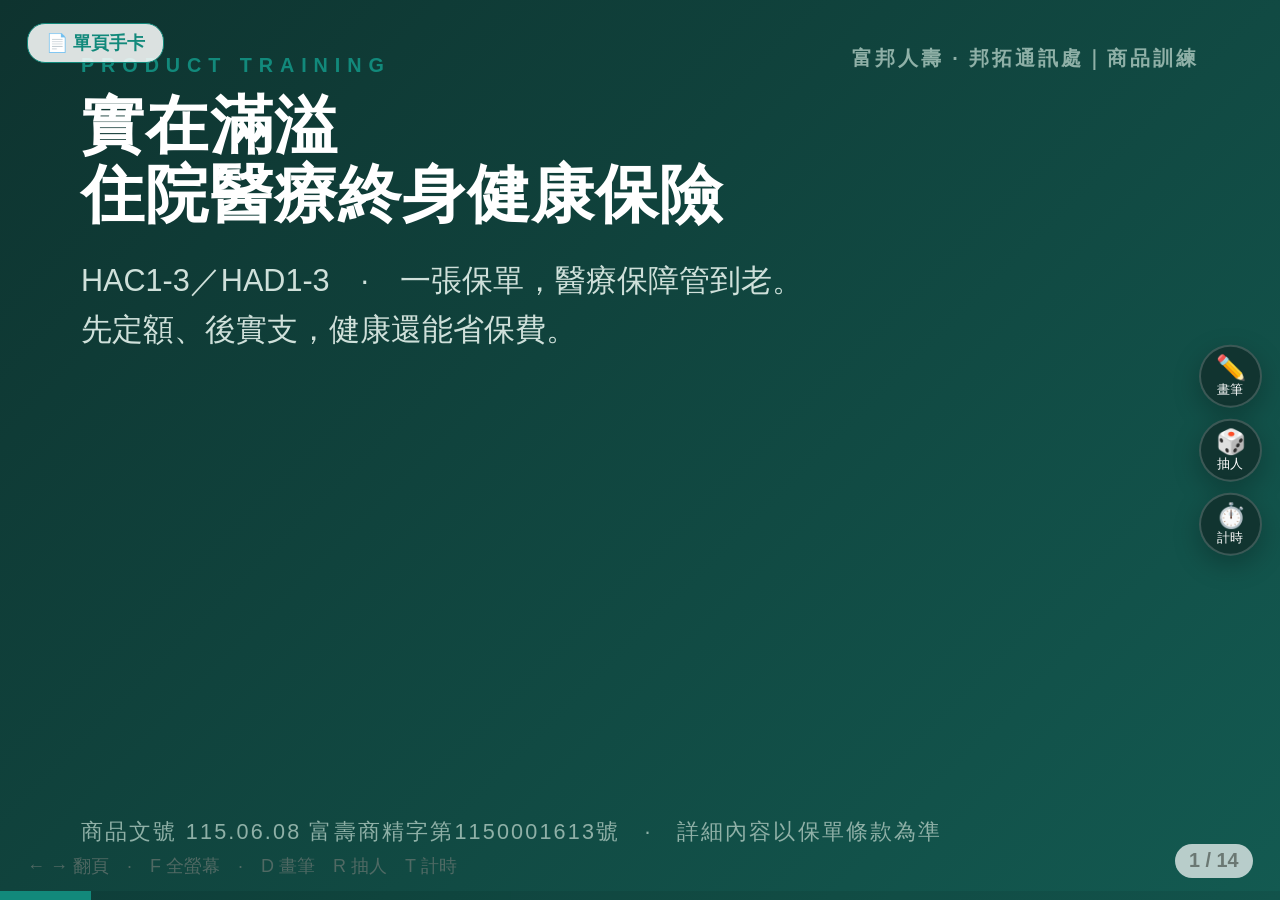
==== tools/hac-manyi/index.html @ b63a9d73 "新增商品訓練：實在滿溢住院醫療終身健康保險 hac-manyi（訓練簡報14頁+商品手卡+PDF，醫療綠，內容依官方DM/商品說明，含合規紅線）" ====
<!DOCTYPE html>
<html lang="zh-Hant">
<head>
<meta charset="UTF-8">
<meta name="viewport" content="width=device-width, initial-scale=1.0">
<title>實在滿溢 住院醫療終身健康保險 — 商品訓練</title>
<link rel="stylesheet" href="../cockpit/cockpit.css">
<!-- 商品訓練：醫療綠，與早會系列（金/藍/橙）區隔 -->
<style>
  :root{ --accent:#12897b; --accent-soft:#cfe9e4; }
  .slide.dark{ background:linear-gradient(135deg,#0e332f 0%,#135a51 100%); }
  /* 給付對照小表 */
  .ptable{width:100%;border-collapse:collapse;margin-top:1vmin;font-size:2.5vmin}
  .ptable th,.ptable td{border:1px solid var(--line);padding:1.4vmin 1.8vmin;text-align:left}
  .ptable th{background:var(--accent);color:#fff;font-weight:700}
  .ptable td b{color:var(--ink)}
  .ptable tr:nth-child(even) td{background:#f4faf8}
</style>
</head>
<body>

<div id="stage">

  <!-- 1 封面 -->
  <section class="slide dark active">
    <div class="brand">富邦人壽 · 邦拓通訊處｜商品訓練</div>
    <div class="kicker">Product Training</div>
    <h1 style="font-size:7vmin">實在滿溢<br>住院醫療終身健康保險</h1>
    <p class="sub">HAC1-3／HAD1-3　·　一張保單，醫療保障管到老。<br>先定額、後實支，健康還能省保費。</p>
    <div class="foot">商品文號 115.06.08 富壽商精字第1150001613號　·　詳細內容以保單條款為準</div>
  </section>

  <!-- 2 為什麼客戶需要 -->
  <section class="slide">
    <div class="brand">實在滿溢</div>
    <div class="kicker">Why</div>
    <h2>客戶的醫療缺口，越老越大</h2>
    <ul class="points">
      <li><b>超高齡社會</b>　國人平均每人每年醫療支出已達 <b>80,719 元</b>且持續攀升（衛福部 113 年）。</li>
      <li><b>老了花更多</b>　60 歲以上每次住院平均醫療支出 <b>83,051 元</b>，遠高於青壯族群。</li>
      <li><b>自費醫材貴</b>　人工膝關節約 20~30 萬、心臟支架約 4~15 萬、質子/重粒子放療約 60~150 萬。</li>
      <li><b>健保只保基本</b>　想要好的醫療品質，自費缺口要靠商業保險轉嫁。</li>
    </ul>
    <p class="lead" style="font-size:2.4vmin;color:var(--muted);margin-top:1vmin">資料來源：衛福部/健保署/富邦人壽整理，僅供參考，實際依各醫院公告為準。</p>
  </section>

  <!-- 3 一句話認識 -->
  <section class="slide">
    <div class="brand">實在滿溢</div>
    <div class="kicker">Positioning</div>
    <h2>一句話認識這張保單</h2>
    <p class="big">一張<b style="color:var(--accent)">終身醫療險</b>，用「<b style="color:var(--accent)">醫療雙帳戶</b>」把人生分成兩段：<br>年輕到中壯年<b>先定額給付</b>，高齡後<b>啟動實支實付</b>——<br>剛好貼合「老年醫療費才是高峰」的真實需求。</p>
    <div class="quote" style="font-size:3vmin">
      而且健康就有回饋：打疫苗、做健檢，續期保費還能省。
      <span class="who">— 保障 + 外溢，一次到位</span>
    </div>
  </section>

  <!-- 4 四大特色 -->
  <section class="slide">
    <div class="brand">實在滿溢</div>
    <div class="kicker">4 Features</div>
    <h2>官方四大特色</h2>
    <div class="grid2">
      <div class="box tick"><div class="h">① 醫療雙帳戶</div><div class="t">保障終身；啟動日<b>前、後各有獨立總額上限</b>，分別最高達 <b>750 萬</b>（計劃3）。</div></div>
      <div class="box tick"><div class="h">② 保障分齡 · 先定額後實支</div><div class="t">啟動日前住院、醫材補助、住院/門診手術都有賠；啟動日(含)後轉<b>實支實付</b>。</div></div>
      <div class="box tick"><div class="h">③ 二種啟動日</div><div class="t">保險年齡 <b>75 歲/80 歲</b>兩種，保障至 <b>95/100 歲</b>，依需求靈活選。</div></div>
      <div class="box tick"><div class="h">④ 身故/祝壽保障</div><div class="t">擁有壽險保障；身故或活到 95/100 歲仍生存，給付<b>當年度保險金額</b>。</div></div>
    </div>
  </section>

  <!-- 5 雙階段結構 -->
  <section class="slide">
    <div class="brand">實在滿溢</div>
    <div class="kicker">Structure</div>
    <h2>核心：實支實付「啟動日」把保障分兩段</h2>
    <div class="cycle">
      <div class="node" style="min-width:30vmin">啟動日前（定額型）<br><span style="font-size:2.2vmin;color:var(--muted)">住院/醫材/手術 定額給付</span></div>
      <div class="arrow">→</div>
      <div class="node" style="background:var(--accent);color:#fff;min-width:24vmin">啟動日<br><span style="font-size:2.2vmin">75 或 80 歲</span></div>
      <div class="arrow">→</div>
      <div class="node" style="min-width:30vmin">啟動日後（實支型）<br><span style="font-size:2.2vmin;color:var(--muted)">日額 或 實支實付 二擇一</span></div>
    </div>
    <p class="lead" style="margin-top:3.5vmin;text-align:center;max-width:100%;font-size:3vmin">
      年輕時定額、簡單好理賠；老年時實支、貼合高額自費——<b style="color:var(--accent)">兩個帳戶、各有總額</b>。
    </p>
  </section>

  <!-- 6 啟動前給付 -->
  <section class="slide">
    <div class="brand">Phase 1</div>
    <div class="kicker">啟動日前 · 定額給付</div>
    <h2>啟動日前：五項定額給付（以計劃2）</h2>
    <table class="ptable">
      <tr><th>給付項目</th><th>金額（計劃2）</th><th>重點</th></tr>
      <tr><td><b>住院關懷保險金</b></td><td>10,000 / 次</td><td>同次住院滿 5 日(含)以上</td></tr>
      <tr><td><b>醫材補助保險金</b></td><td>10,000 / 次</td><td>8 大高階醫材，最多 <b>10 次</b></td></tr>
      <tr><td><b>住院手術醫療金</b></td><td>4,000 / 次</td><td>同次住院給付 1 次</td></tr>
      <tr><td><b>門診手術醫療金</b></td><td>1,000 / 次</td><td>同一日給付 1 次</td></tr>
      <tr><td><b>住院前後門診金</b></td><td>500 / 次</td><td>住院前後 2 週內門診</td></tr>
    </table>
    <p class="lead" style="font-size:2.4vmin;color:var(--muted);margin-top:1vmin">醫材補助 8 項：人工水晶體、人工膝/髖關節、心臟支架、心律調節器、心臟瓣膜置換、腦室腹腔分流、心室輔助裝置。各項醫療金總限額 500 萬（計劃2）。</p>
  </section>

  <!-- 7 啟動後給付 -->
  <section class="slide">
    <div class="brand">Phase 2</div>
    <div class="kicker">啟動日後 · 實支實付</div>
    <h2>啟動日後：日額 或 實支，二擇優</h2>
    <ul class="points">
      <li><b>住院醫療日額</b>　2,000 元/日（計劃2）——住院就按日給付。</li>
      <li><b>每日病房費用（實支）</b>　一般病房最高 2,000/日；加護/燒燙傷病房加倍最高 4,000/日（最多 7 日）。</li>
      <li><b>住院醫療暨手術費用（實支）</b>　最高 <b>20 萬/次</b>（計劃2）——轉嫁自費醫材、手術的關鍵。</li>
      <li><b>門診手術醫療費用（實支）</b>　最高 3 萬/次。</li>
    </ul>
    <p class="lead" style="font-size:2.4vmin;color:var(--muted);margin-top:.5vmin">日額型與實支型「二擇優」給付；非健保身分者按約定金額 75% 給付。總限額 500 萬（計劃2）。</p>
  </section>

  <!-- 8 外溢 -->
  <section class="slide">
    <div class="brand">實在滿溢</div>
    <div class="kicker">Vitality · 外溢</div>
    <h2>亮點：健康管理，越健康越省</h2>
    <div class="grid2">
      <div class="box"><div class="h">💉 指定疫苗接種</div><div class="t">11 種指定疫苗任一項，附證明 → 次年續期保費折 <b>1%</b>。</div></div>
      <div class="box"><div class="h">🩺 健康檢查報告</div><div class="t">含身高體重、血壓、血糖、血脂的健檢報告 → 次年續期保費折 <b>1%</b>。</div></div>
    </div>
    <div class="quote" style="font-size:2.8vmin;margin-top:2vmin">
      ⚠️ 正確口徑：<b>健康管理折扣「疫苗＋健檢」合計上限 1%</b>；<br>再加<b>繳費方式</b>（轉帳/信用卡）1%，續期<b style="color:var(--accent)">最多省 2%</b>。
      <span class="who">— 別說成健康折扣 2%，要講清楚兩個 1% 的來源</span>
    </div>
  </section>

  <!-- 9 賣給誰 -->
  <section class="slide">
    <div class="brand">實在滿溢</div>
    <div class="kicker">Target</div>
    <h2>這張保單，賣給誰？</h2>
    <ul class="points">
      <li><b>怕老年醫療費的人</b>　想要一張「管到 95/100 歲」的終身醫療，不怕高齡沒保障。</li>
      <li><b>重視自費醫材品質</b>　在意人工關節、心臟支架、達文西等自費項目要有著落。</li>
      <li><b>注重健康管理的人</b>　本來就固定健檢、打疫苗 → 剛好賺折扣，訴求最有感。</li>
      <li><b>想簡化保單的人</b>　用一張主約涵蓋人生兩階段醫療需求。</li>
    </ul>
    <p class="lead" style="font-size:2.6vmin;color:var(--ink2);margin-top:1vmin">👉 訓練當場：請夥伴各寫下「我手上 3 個最適合的人」。</p>
  </section>

  <!-- 10 FAB 話術 -->
  <section class="slide">
    <div class="brand">實在滿溢</div>
    <div class="kicker">FAB · 話術</div>
    <h2>怎麼開口：特色 → 好處 → 一句話</h2>
    <div class="three-q">
      <div class="q"><span>雙</span><div><b>醫療雙帳戶</b> →「年輕保障、老了也保障，一張管到老」→「這張最特別的是<b>老年才最需要的實支實付，它幫你留到最後</b>。」</div></div>
      <div class="q"><span>材</span><div><b>醫材補助</b> →「開刀用好一點的自費醫材有補助」→「像換人工關節、放心臟支架，<b>它先給你一筆</b>，你不用那麼省。」</div></div>
      <div class="q"><span>溢</span><div><b>健康外溢</b> →「你本來就會健檢，剛好省保費」→「你顧好健康，<b>公司每年回饋你保費折扣</b>，等於健康有價。」</div></div>
    </div>
  </section>

  <!-- 11 拒絕處理 -->
  <section class="slide">
    <div class="brand">實在滿溢</div>
    <div class="kicker">Objections</div>
    <h2>常見問題，這樣接</h2>
    <ul class="points">
      <li><b>「我已經有醫療險了」</b>　→「很好，這張補的是<b>老年實支＋自費醫材</b>，剛好檢視你現有的有沒有這塊缺口。」</li>
      <li><b>「保費不便宜」</b>　→「它是<b>終身保障</b>，而且健康管理＋繳費方式最多能省 2%；我們可從計劃1/2/3 挑適合的額度。」</li>
      <li><b>「用不到怎麼辦」</b>　→「有身故金與祝壽金，<b>活到 95/100 歲還生存也領當年度保險金額</b>，不是有病才有價值。」</li>
    </ul>
  </section>

  <!-- 12 投保規則 -->
  <section class="slide">
    <div class="brand">實在滿溢</div>
    <div class="kicker">Rules</div>
    <h2>投保規則重點（報件前必記）</h2>
    <ul class="points">
      <li><b>計劃別</b>　計劃 1/2/3（總限額 250/500/750 萬），<b>三擇一、限投保 1 單位</b>。</li>
      <li><b>兩系列</b>　<b>HAC＝75 歲啟動、95 歲屆滿</b>；<b>HAD＝80 歲啟動、100 歲屆滿</b>。</li>
      <li><b>繳費年期</b>　10／20／30 年期；投保年齡依繳期不同（HAC 20 年期 0~50 歲、HAD 20 年期 0~55 歲）。</li>
      <li><b>無解約金</b>　費率已考慮脫退率，本商品<b>無解約金</b>；投保範例 40 歲男 HAC2 計劃2 年繳約 76,130 元。</li>
    </ul>
  </section>

  <!-- 13 合規紅線 -->
  <section class="slide">
    <div class="brand">實在滿溢</div>
    <div class="kicker">Compliance</div>
    <h2>合規紅線（一定要講）</h2>
    <div class="grid2">
      <div class="box cross"><div class="h">✕ 不能這樣</div><div class="t">誇大保障、保證獲利、把「最高」講成「一定領到」、略過除外與限制。</div></div>
      <div class="box tick"><div class="h">✓ 必做</div><div class="t">提供<b>不低於 3 日審閱期</b>、據實說明承保範圍與除外、以<b>保單條款</b>為準。</div></div>
    </div>
    <ul class="points" style="margin-top:1vmin">
      <li>不分紅保單、無紅利；<b>身故給付在特定條件下可能小於年繳保險費總和</b>，須提醒。</li>
      <li>無解約金；解約或不繼續繳費可能不利客戶。附加費用率 12.38%~35.72%。</li>
    </ul>
  </section>

  <!-- 14 行動 + 結語 -->
  <section class="slide dark">
    <div class="brand">富邦人壽 · 邦拓通訊處</div>
    <div class="kicker">Take Action</div>
    <h1 style="font-size:6vmin">先定額、後實支，<br>健康還能省。</h1>
    <p class="sub">今日行動：① 寫下 3 位最適合的客戶　② 練熟一句雙帳戶開口<br>③ 本週約訪 1 位做保單檢視、找出老年實支缺口</p>
    <div class="foot">商品訓練 · 實在滿溢 · 完　｜　詳細內容與限制以保單條款及富邦人壽核保作業為準</div>
  </section>

</div>

<script>
  window.COCKPIT_CONFIG = { seatMin:1, seatMax:30, timerDefault:3, handout:'handout.html' };
</script>
<script src="../cockpit/cockpit.js"></script>
</body>
</html>
---- tools/cockpit/cockpit.css ----
/* ============================================================
   早會駕駛艙　共用樣式 cockpit.css
   給所有早會專題投影片使用。搭配 cockpit.js。
   用法見同資料夾 README.md。
   ============================================================ */

:root{
  --ink:#12312e;        /* 深墨綠（主色，可覆寫） */
  --ink2:#28514c;
  --paper:#f6f4ee;      /* 暖白背景 */
  --card:#ffffff;
  --accent:#c8862a;     /* 琥珀金（強調色，可覆寫） */
  --accent-soft:#f0e2c6;
  --line:#dcd7cc;
  --muted:#6b7873;
  --good:#2f7d68;
}
*{box-sizing:border-box;margin:0;padding:0}
html,body{height:100%}
body{
  font-family:"Noto Sans TC","PingFang TC","Microsoft JhengHei",sans-serif;
  background:var(--ink);color:var(--ink);overflow:hidden;-webkit-font-smoothing:antialiased;
}
#stage{position:fixed;inset:0;display:flex;align-items:center;justify-content:center;}
.slide{
  position:absolute;inset:0;display:none;flex-direction:column;
  padding:6vmin 9vmin 8vmin;background:var(--paper);opacity:0;transition:opacity .35s ease;
}
.slide.active{display:flex;opacity:1;animation:fade .4s ease}
@keyframes fade{from{opacity:0;transform:translateY(10px)}to{opacity:1;transform:none}}

/* ---- 文字元件 ---- */
.kicker{font-size:2.2vmin;letter-spacing:.35em;color:var(--accent);font-weight:700;margin-bottom:1.5vmin;text-transform:uppercase;}
h1{font-size:8vmin;line-height:1.1;color:var(--ink);font-weight:900;letter-spacing:.02em}
h2{font-size:5.2vmin;line-height:1.15;color:var(--ink);font-weight:800;margin-bottom:3vmin;position:relative;padding-bottom:2vmin}
h2::after{content:"";position:absolute;left:0;bottom:0;width:12vmin;height:.7vmin;background:var(--accent);border-radius:2px}
p.lead{font-size:3.4vmin;color:var(--ink2);line-height:1.7;max-width:80%}
.big{font-size:4.2vmin;line-height:1.6;color:var(--ink2);font-weight:600}

/* ---- 條列 ---- */
ul.points{list-style:none;margin-top:1vmin}
ul.points li{font-size:3.3vmin;line-height:1.55;color:var(--ink2);padding:2vmin 0 2vmin 5vmin;position:relative;border-bottom:1px dashed var(--line);}
ul.points li::before{content:"";position:absolute;left:.5vmin;top:2.9vmin;width:2.2vmin;height:2.2vmin;border-radius:50%;background:var(--accent-soft);border:.5vmin solid var(--accent);}
ul.points li b{color:var(--ink)}

/* ---- 步驟卡 ---- */
.steps{display:flex;gap:3vmin;margin-top:2vmin}
.step{flex:1;background:var(--card);border-radius:2vmin;padding:3.5vmin 3vmin;border:1px solid var(--line);box-shadow:0 2vmin 4vmin rgba(18,49,46,.06);display:flex;flex-direction:column;gap:1.5vmin;}
.step .num{font-size:2.4vmin;font-weight:800;color:#fff;background:var(--ink2);width:5vmin;height:5vmin;border-radius:50%;display:flex;align-items:center;justify-content:center;}
.step.focus{border:2px solid var(--accent);background:#fffdf7}
.step.focus .num{background:var(--accent)}
.step h3{font-size:3.2vmin;color:var(--ink);font-weight:800}
.step p{font-size:2.5vmin;color:var(--muted);line-height:1.5}
.step .tag{font-size:2vmin;color:var(--accent);font-weight:700;letter-spacing:.1em}

/* ---- 引言塊 ---- */
.quote{background:var(--card);border-left:1vmin solid var(--accent);padding:4vmin 5vmin;border-radius:0 2vmin 2vmin 0;margin-top:2vmin;font-size:3.6vmin;line-height:1.7;color:var(--ink2);font-weight:600;box-shadow:0 2vmin 4vmin rgba(18,49,46,.06);max-width:88%;}
.quote .who{display:block;font-size:2.4vmin;color:var(--accent);margin-top:2vmin;font-weight:700}

/* ---- 對比兩欄 ---- */
.grid2{display:grid;grid-template-columns:1fr 1fr;gap:3vmin;margin-top:1vmin}
.box{background:var(--card);border:1px solid var(--line);border-radius:1.6vmin;padding:3vmin 3.2vmin}
.box .h{font-size:2.6vmin;font-weight:800;color:var(--accent);letter-spacing:.05em;margin-bottom:1.5vmin}
.box .t{font-size:3vmin;color:var(--ink2);line-height:1.55}
.box.cross{border-color:#e6cfcf;background:#fdf6f6}
.box.cross .h{color:#b06a6a}
.box.tick{border-color:#cfe6dc;background:#f5fbf8}
.box.tick .h{color:var(--good)}

/* ---- 編號問句 ---- */
.three-q{display:flex;flex-direction:column;gap:2.4vmin;margin-top:1vmin}
.three-q .q{background:var(--card);border:1px solid var(--line);border-radius:1.4vmin;padding:2.8vmin 3.2vmin;font-size:3.1vmin;color:var(--ink2);line-height:1.5;display:flex;gap:2.5vmin;align-items:center;}
.three-q .q span{flex:none;font-size:2.6vmin;font-weight:800;color:var(--accent);border:2px solid var(--accent);border-radius:50%;width:6vmin;height:6vmin;display:flex;align-items:center;justify-content:center;}
.three-q .q b{color:var(--ink)}

/* ---- 深色行動框 ---- */
.action{background:var(--ink);color:var(--paper);border-radius:2vmin;padding:4vmin;margin-top:2vmin;max-width:88%}
.action .h{font-size:2.6vmin;letter-spacing:.3em;color:var(--accent);font-weight:800;margin-bottom:2vmin}
.action ul{list-style:none}
.action li{font-size:3.4vmin;padding:1.6vmin 0;line-height:1.5;border-bottom:1px solid rgba(255,255,255,.12)}
.action li:last-child{border:none}
.action li b{color:#fff}

/* ---- 深色投影片（封面/結語） ---- */
.slide.dark{background:linear-gradient(135deg,#12312e 0%,#1c463f 100%);color:var(--paper)}
.slide.dark h1{color:#fff}
.slide.dark .kicker{color:var(--accent)}
.slide.dark .sub{font-size:3.4vmin;color:#cfe0da;margin-top:3vmin;line-height:1.6}
.slide.dark .foot{position:absolute;bottom:6vmin;left:9vmin;font-size:2.4vmin;color:#8fb0a7;letter-spacing:.1em}
.slide.dark .big{color:#eaf3ef}

/* ---- 循環圖 ---- */
.cycle{display:flex;align-items:center;justify-content:center;gap:2.5vmin;margin-top:3vmin;flex-wrap:wrap}
.cycle .node{background:var(--card);border:2px solid var(--accent);border-radius:1.4vmin;padding:2.4vmin 2.8vmin;font-size:2.8vmin;font-weight:700;color:var(--ink);text-align:center;min-width:22vmin}
.cycle .arrow{font-size:4vmin;color:var(--accent);font-weight:900}

/* ---- HUD ---- */
#hud{position:fixed;bottom:0;left:0;right:0;height:1vmin;background:rgba(0,0,0,.08);z-index:20}
#bar{height:100%;background:var(--accent);width:0;transition:width .3s ease}
#counter{position:fixed;bottom:2.5vmin;right:3vmin;font-size:2.2vmin;color:var(--muted);z-index:20;font-weight:700;background:rgba(255,255,255,.7);padding:.6vmin 1.6vmin;border-radius:2vmin}
#hint{position:fixed;bottom:2.5vmin;left:3vmin;font-size:2vmin;color:var(--muted);z-index:20;opacity:.7}
.brand{position:absolute;top:5vmin;right:9vmin;font-size:2.2vmin;color:var(--muted);letter-spacing:.15em;font-weight:700}
.slide.dark .brand{color:#8fb0a7}
a.handout{position:fixed;top:2.5vmin;left:3vmin;z-index:30;font-size:2vmin;color:var(--accent);text-decoration:none;background:rgba(255,255,255,.85);padding:.8vmin 2vmin;border-radius:2vmin;font-weight:700;border:1px solid var(--accent)}

/* ============ 駕駛艙工具（由 cockpit.js 注入） ============ */
#cockpit{position:fixed;right:2vmin;top:50%;transform:translateY(-50%);z-index:40;display:flex;flex-direction:column;gap:1.2vmin;align-items:center}
.tool{width:7vmin;height:7vmin;max-width:66px;max-height:66px;border-radius:50%;background:rgba(18,49,46,.9);color:#fff;border:2px solid rgba(255,255,255,.18);display:flex;flex-direction:column;align-items:center;justify-content:center;cursor:pointer;font-size:2.7vmin;box-shadow:0 1vmin 3vmin rgba(0,0,0,.25);transition:transform .15s,background .15s;line-height:1;user-select:none}
.tool:hover{transform:scale(1.08);background:var(--accent)}
.tool.on{background:var(--accent);border-color:#fff}
.tool small{font-size:1.4vmin;margin-top:.4vmin;letter-spacing:.05em}
@media(max-width:820px){.tool{width:54px;height:54px;font-size:20px}.tool small{font-size:9px}}

#palette{position:fixed;right:11.5vmin;top:50%;transform:translateY(-50%);z-index:40;display:none;flex-direction:column;gap:1vmin;background:rgba(18,49,46,.94);padding:1.4vmin;border-radius:3vmin;box-shadow:0 1vmin 3vmin rgba(0,0,0,.3)}
#palette.show{display:flex}
.swatch{width:5vmin;height:5vmin;max-width:46px;max-height:46px;border-radius:50%;cursor:pointer;border:3px solid transparent;box-sizing:border-box}
.swatch.sel{border-color:#fff;transform:scale(1.05)}
.pbtn{width:5vmin;height:5vmin;max-width:46px;max-height:46px;border-radius:50%;background:rgba(255,255,255,.14);color:#fff;border:none;cursor:pointer;font-size:2.4vmin}
.pbtn.on{background:var(--accent)}

#board{position:fixed;inset:0;z-index:35;pointer-events:none;touch-action:none}
#board.draw{pointer-events:auto;cursor:crosshair}

.modal{position:fixed;inset:0;z-index:50;display:none;align-items:center;justify-content:center;background:rgba(10,26,24,.55)}
.modal.show{display:flex}
.panel{background:var(--card);border-radius:3vmin;padding:5vmin 6vmin;text-align:center;box-shadow:0 3vmin 8vmin rgba(0,0,0,.35);min-width:46vmin;position:relative}
.panel .x{position:absolute;top:2vmin;right:3vmin;font-size:3.6vmin;color:var(--muted);cursor:pointer;line-height:1}
.panel h3{font-size:3.4vmin;color:var(--ink);margin-bottom:3vmin;font-weight:800}
.pickface{font-size:22vmin;font-weight:900;color:var(--accent);line-height:1;margin:1vmin 0;font-variant-numeric:tabular-nums}
.rangebar{display:flex;gap:1.5vmin;align-items:center;justify-content:center;font-size:2.6vmin;color:var(--ink2);margin-bottom:1vmin}
.rangebar input{width:12vmin;font-size:3vmin;padding:1vmin;text-align:center;border:2px solid var(--line);border-radius:1.4vmin}
.btnrow{display:flex;gap:1.6vmin;justify-content:center;margin-top:2vmin;flex-wrap:wrap}
.bigbtn{background:var(--accent);color:#fff;border:none;padding:1.8vmin 4vmin;border-radius:1.6vmin;font-size:3vmin;font-weight:800;cursor:pointer}
.bigbtn.ghost{background:transparent;color:var(--ink2);border:2px solid var(--line)}
.timeface{font-size:20vmin;font-weight:900;color:var(--ink);line-height:1;font-variant-numeric:tabular-nums;margin:1vmin 0}
.timeface.warn{color:#e5484d;animation:blink .6s steps(2) infinite}
@keyframes blink{50%{opacity:.25}}
.presets{display:flex;gap:1.2vmin;justify-content:center;margin-bottom:2vmin;flex-wrap:wrap}
.preset{background:var(--accent-soft);color:var(--ink);border:none;padding:1.2vmin 2.6vmin;border-radius:1.4vmin;font-size:2.4vmin;font-weight:700;cursor:pointer}
.chk{font-size:2.3vmin;color:var(--muted);margin-top:1.5vmin;display:flex;gap:.8vmin;align-items:center;justify-content:center}

/* ---- 窄螢幕 ---- */
@media (max-width:820px){
  .steps{flex-direction:column}
  .grid2{grid-template-columns:1fr}
  p.lead{max-width:100%}
  .cycle{flex-direction:column}
  .cycle .arrow{transform:rotate(90deg)}
}
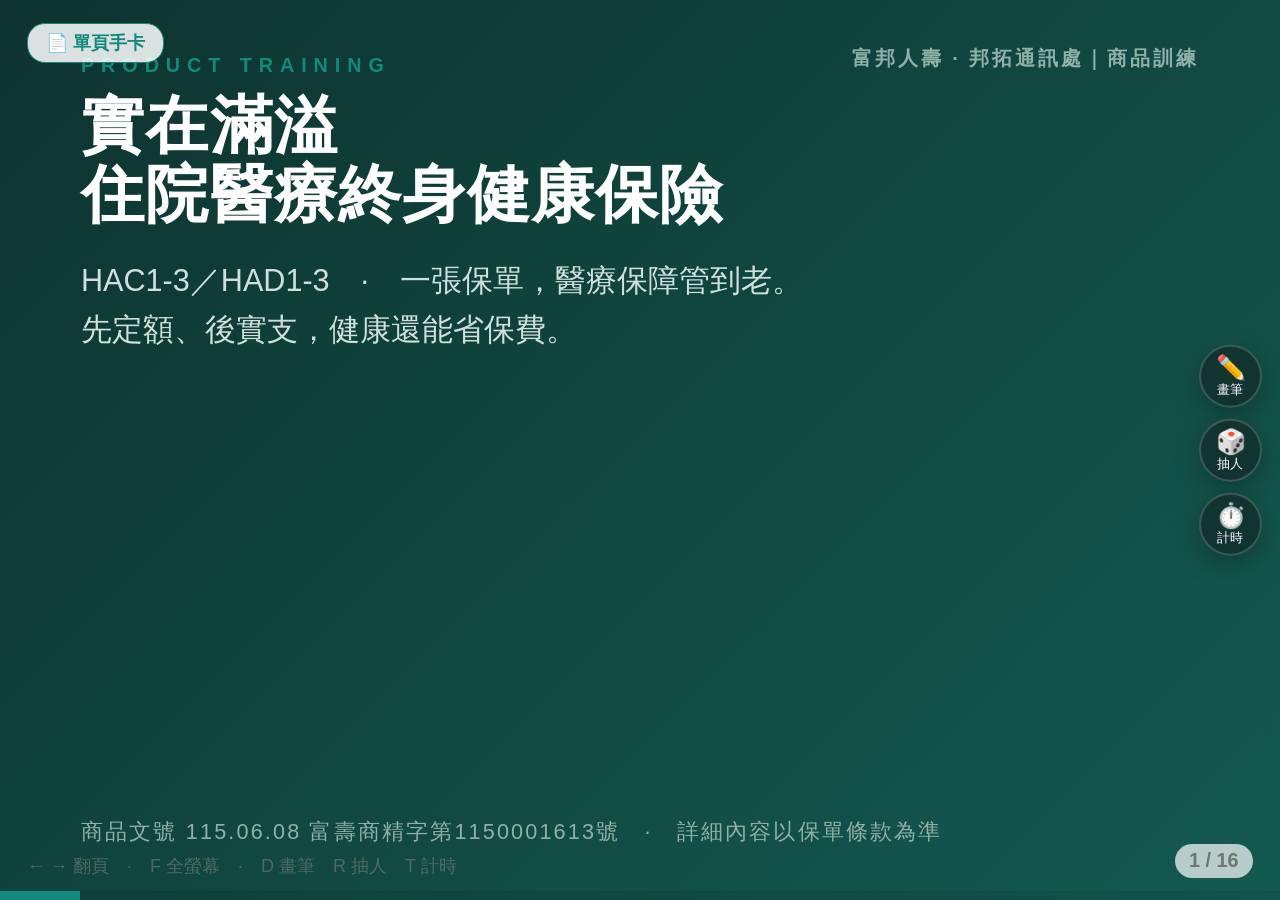
==== commit 548c67d6: "實在滿溢商品訓練加入銷售邏輯：醫療預備金 T字帳（自己存 vs 保險）＋三大關鍵利益（保費有去有回/實支接棒終身/單位額度），簡報+2頁、手卡+銷售邏輯區塊" ====
--- a/tools/hac-manyi/index.html
+++ b/tools/hac-manyi/index.html
@@ -145,6 +145,36 @@
     <p class="lead" style="font-size:2.6vmin;color:var(--ink2);margin-top:1vmin">👉 訓練當場：請夥伴各寫下「我手上 3 個最適合的人」。</p>
   </section>
 
+  <!-- 9b 銷售邏輯 · T字帳 -->
+  <section class="slide">
+    <div class="brand">銷售邏輯</div>
+    <div class="kicker">The Concept · 醫療預備金</div>
+    <h2>自己存兩三百萬，還是用保險占位？</h2>
+    <table class="ptable">
+      <tr><th>自己準備醫療預備金</th><th>透過 HAC／HAD 準備</th></tr>
+      <tr><td>要先放兩三百萬現金在帳戶</td><td><b>不用一次拿出兩三百萬</b></td></tr>
+      <tr><td>錢不能亂動；拿去投資/買房/周轉，風險來時可能就不在了</td><td>用保費建立<b>醫療保障額度</b></td></tr>
+      <tr><td>沒生病錢還在，但也可能被別的用途花掉</td><td>沒用到，<b>保費有去有回</b>（身故／祝壽）</td></tr>
+      <tr><td>高額自費靠自己的現金扛</td><td>真的用到，<b>啟動保障額度</b>承接自費風險</td></tr>
+      <tr><td>心理壓力：我要自己存滿</td><td>心理壓力：我先把風險轉嫁出去</td></tr>
+    </table>
+    <div class="quote" style="font-size:2.7vmin;margin-top:1.5vmin;max-width:100%">
+      「這不是單純買保險，而是用<b style="color:var(--accent)">比較少的準備金</b>，先把未來兩三百萬的<b>醫療風險位置占好</b>。」
+    </div>
+  </section>
+
+  <!-- 9c 三大關鍵利益 -->
+  <section class="slide">
+    <div class="brand">銷售邏輯</div>
+    <div class="kicker">3 Key Benefits</div>
+    <h2>收單三大關鍵利益</h2>
+    <ul class="points">
+      <li><b>① 保費有去有回</b>　沒用到，透過身故／祝壽相關給付，保費有機會回來——不是「有病才有價值」。</li>
+      <li><b>② 實支實付「接棒終身」</b>　一般實支附約多只續保到 75~85 歲；本商品<b>啟動日後（75/80 歲）實支剛好接棒</b>，讓 75 歲後的住院醫療自費也有實支，等於<b>終身實支實付</b>。</li>
+      <li><b>③ 每單位醫療帳戶額度大</b>　計劃 1/2/3 各項醫療金總限額 <b>250／500／750 萬</b>，先把醫療風險的位置占好。</li>
+    </ul>
+  </section>
+
   <!-- 10 FAB 話術 -->
   <section class="slide">
     <div class="brand">實在滿溢</div>
